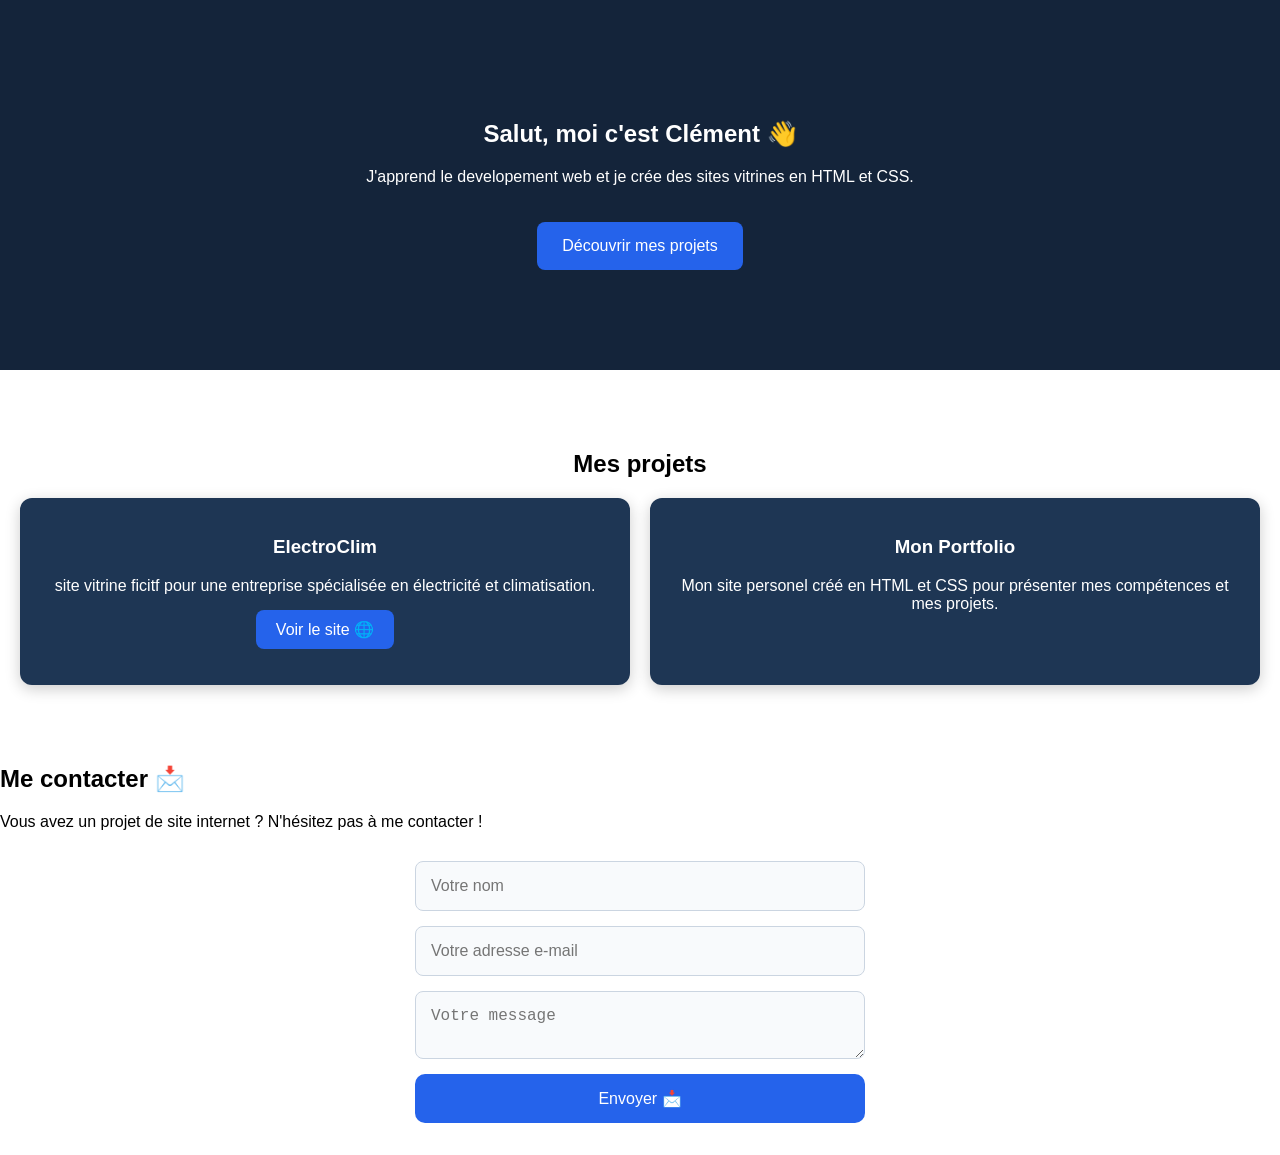
==== index.html @ aa7f331b "Add files via upload" ====
<!DOCTYPE html>
<html lang="en">
<head>
    <meta charset="UTF-8">
    <meta name="viewport" content="width=device-width, initial-scale=1.0">
    <title>Clément / Création de site web</title>
    <link rel="stylesheet" href="style.css">
</head>
<body>
    <section id="accueil">
        <h1>Salut, moi c'est Clément 👋</h1>

        <p>
            J'apprend le developement web et je crée 
            des sites vitrines en HTML et CSS.
        </p>
        <a href="#projets">Découvrir mes projets</a>
    </section> 
    <section id="projets">
        <h2>Mes projets</h2>
        <div class="liste-projets">
        <div class="projet">
           <h3>ElectroClim</h3>
           <p>
            site vitrine ficitf pour une entreprise 
            spécialisée en électricité et climatisation.
            <a href="https://chaziiii.github.io/electroclim/" target="_blank">
                Voir le site 🌐
            </a>
           </p>
        </div>
        <div class="projet">
            <h3>Mon Portfolio</h3>
            <p>Mon site personel créé en HTML et CSS
                pour présenter mes compétences et mes projets.
            </p>
        </div>

        </div>
        </section>

        <section id="contact">
            <h2>Me contacter 📩</h2>
            <p>
                Vous avez un projet de site internet ?
                N'hésitez pas à me contacter !
            </p>
           <form id="form-contact" action="https://api.web3forms.com/submit" method="POST">
            <input type="hidden" name="access_key" value="b517d650-c529-40dd-953a-b2e2f07cc370">
                <input type="text" name="nom" placeholder="Votre nom" required>
                <input type="email" name="email" placeholder="Votre adresse e-mail" required>
                <textarea name="message" placeholder="Votre message" required></textarea>
                <button type="submit">Envoyer 📩</button>

            </form>
        </section>
    
</body>
</html>
---- style.css ----
body {
    margin: 0;
    font-family: Arial, sans-serif;
}
#accueil{
    background-color: #14243a;
    color: white;
    text-align: center;
    padding:100px 20px;
}
#accueil a {
    display: inline-block;
    background-color: #2563eb;
    color: white;
    padding: 15px 25px;
    border-radius:  8px;
    text-decoration: none;
    margin-top: 20px;
    transition: background-color 0.3s ease;
}
#accueil a:hover {
    background-color: #1d4ed8;
}
#projets {
    padding: 60px 20px;
    text-align: center;
}
.liste-projets {
    display: flex;
    gap: 20px;
}
.projet {
    flex : 1;
    background-color: #1e3654;
    color: white;
    padding: 20px;
    border-radius: 12px;
    box-shadow: 0 4px 15px rgba(0, 0, 0, 0.2);
    transition: transform 0.35s ease-in-out;
}
.projet:hover {
    transform: translateY(-4px);
}
@media (max-width: 600px) {
    .liste-projets {
        flex-direction: column;
    }
}
.projet a { 
    display: inline-block;
    background-color: #2563eb;
    color: white;
    padding: 10px 20px;
    border-radius: 8px;
    text-decoration: none;
    margin-top: 15px;
}
#accueil a:hover {
    background-color: #1d4ed8;
}
#form-contact {
    display: flex;
    flex-direction: column;
    gap: 15px;
    max-width: 450px;
    margin: 30px auto;
}
#form-contact input,
 #form-contact textarea {
    background-color: #f8fafc;
    color: #14243a;
    padding: 15px;
    border: 1px solid #cbd5e1;
    border-radius: 8px;
    font-size: 16px;
}
#form-contact button {
    background-color: #2563eb;
    color: white;
    padding: 15px;
    border: none;
    border-radius: 10px;
    cursor: pointer;
    font-size: 16px;
    transition: background-color 0.3s ease;
}
form-contact button:hover {
    background-color: #1d4ed8;
}
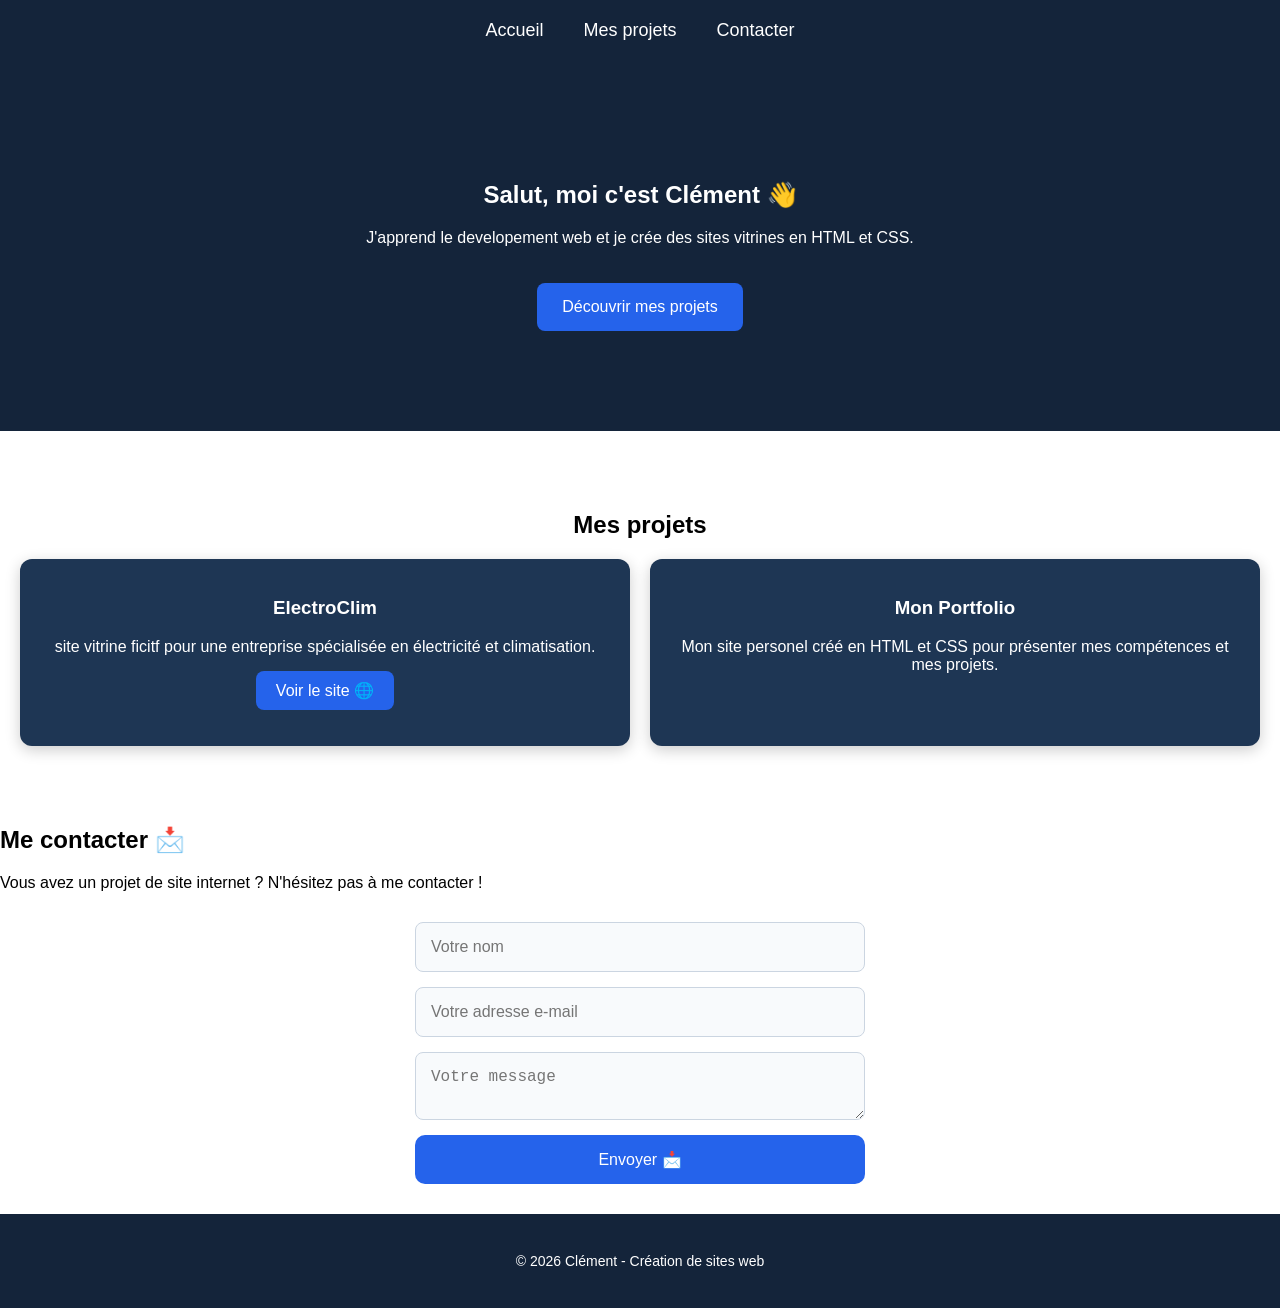
==== commit 3d92a8ce: "Add files via upload" ====
--- a/index.html
+++ b/index.html
@@ -7,6 +7,11 @@
     <link rel="stylesheet" href="style.css">
 </head>
 <body>
+    <nav> 
+        <a href="#accueil">Accueil</a>
+        <a href="#projets">Mes projets</a>
+        <a href="#contact">Contacter</a>
+    </nav>
     <section id="accueil">
         <h1>Salut, moi c'est Clément 👋</h1>
 
@@ -54,6 +59,9 @@
 
             </form>
         </section>
-    
+
+    <footer>
+        <p>© 2026 Clément - Création de sites web</p>
+    </footer>
 </body>
 </html>
--- a/style.css
+++ b/style.css
@@ -86,4 +86,35 @@
 }
 form-contact button:hover {
     background-color: #1d4ed8;
+}
+nav {
+    background-color: #14243a;
+    padding: 20px;
+    display: flex;
+    justify-content: center;
+    gap: 40px;
+    position: sticky;
+    top: 0;
+}
+nav a { 
+    color: white;
+    text-decoration: none;
+    font-size: 18px;
+    transition: color 0.3s ease;
+}
+nav a:hover {
+    color: #60a5fa;
+}
+html { 
+    scroll-behavior: smooth;
+}
+section {
+    scroll-margin-top: 80px;
+}
+footer {
+    background-color: #14243a;
+    color: white;
+    text-align: center;
+    padding: 25px;
+    font-size: 14px;
 }
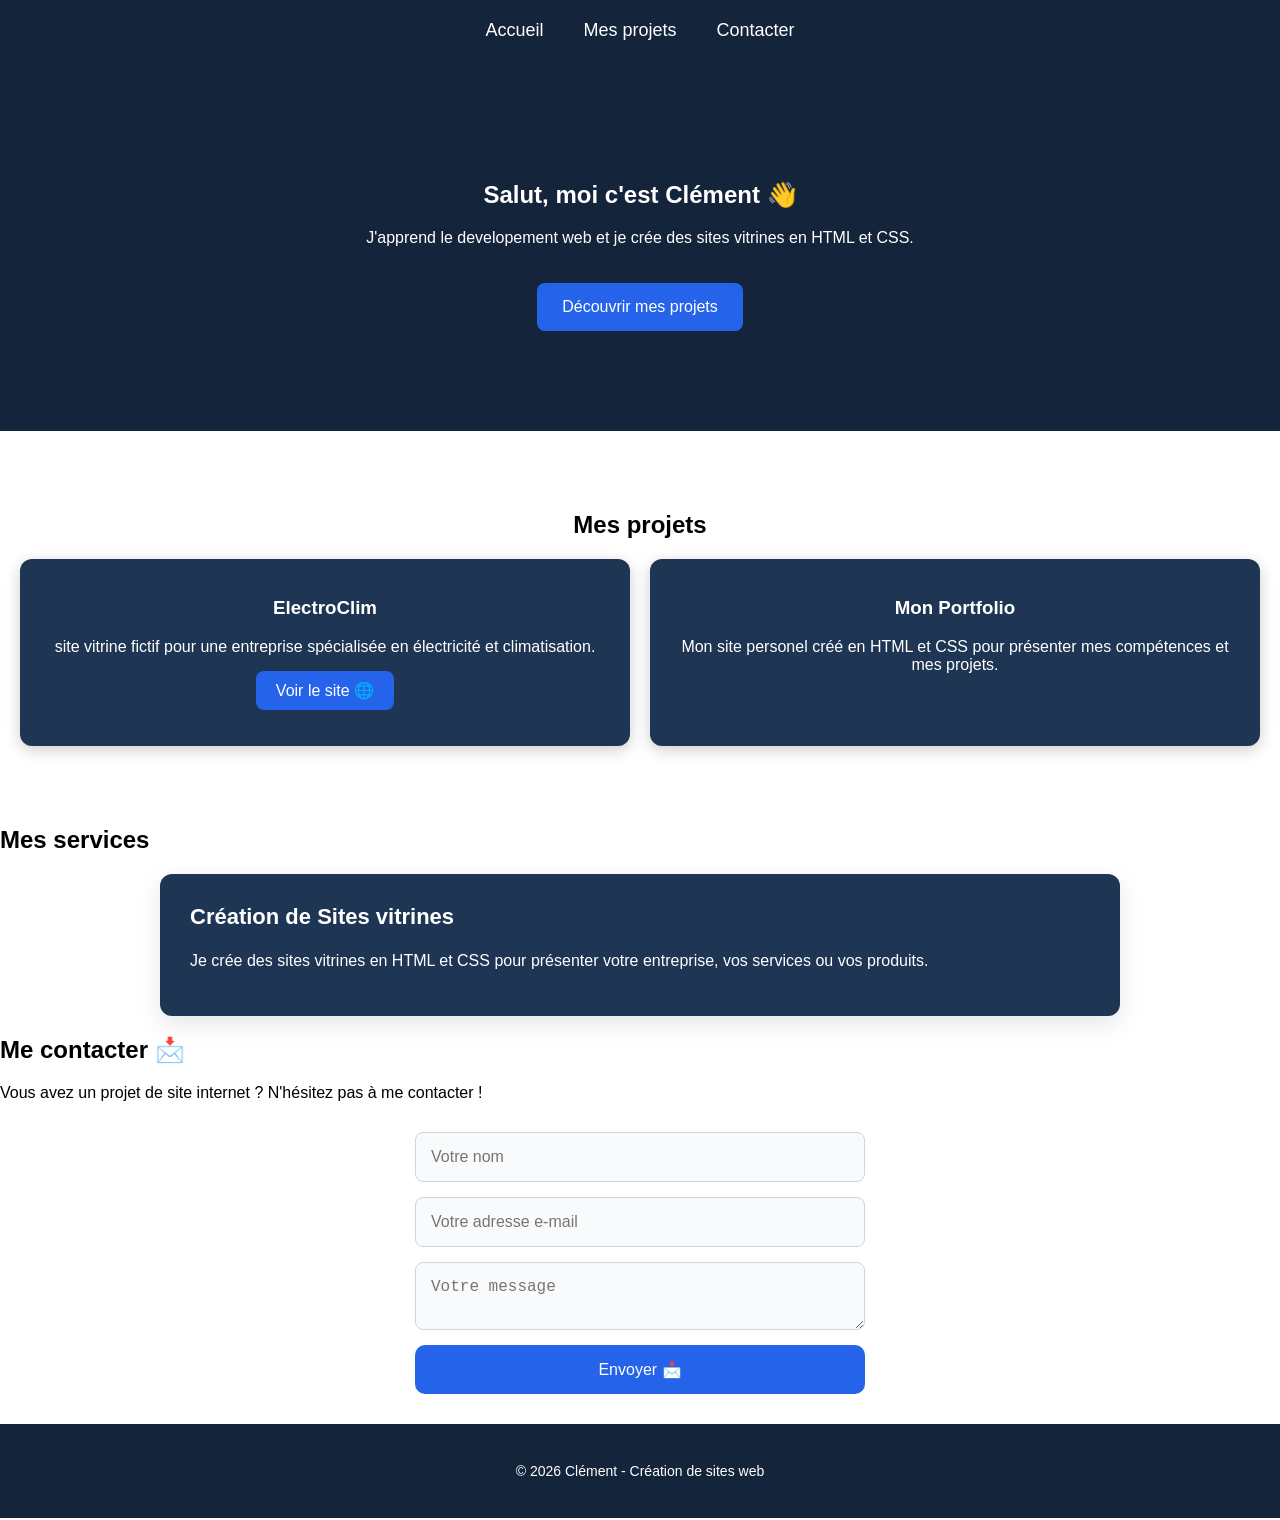
==== commit e610424f: "Add files via upload" ====
--- a/index.html
+++ b/index.html
@@ -1,9 +1,10 @@
 <!DOCTYPE html>
-<html lang="en">
+<html lang="fr">
 <head>
     <meta charset="UTF-8">
     <meta name="viewport" content="width=device-width, initial-scale=1.0">
-    <title>Clément / Création de site web</title>
+    <title>Clément / Création de site web à Barlin</title>
+    <meta name="descpriton" content="Découvrez les créations web de Clément a Barlin : sites vitrines en HTML et CSS adaptés au ordinateurs et au téléphones."> 
     <link rel="stylesheet" href="style.css">
 </head>
 <body>
@@ -27,7 +28,7 @@
         <div class="projet">
            <h3>ElectroClim</h3>
            <p>
-            site vitrine ficitf pour une entreprise 
+            site vitrine fictif pour une entreprise 
             spécialisée en électricité et climatisation.
             <a href="https://chaziiii.github.io/electroclim/" target="_blank">
                 Voir le site 🌐
@@ -42,6 +43,17 @@
         </div>
 
         </div>
+        </section>
+        <section id="services">
+            <h2>Mes services</h2> 
+            <div class="service">
+            <h3>Création de Sites vitrines</h3>
+            <p>
+                Je crée des sites vitrines en HTML et CSS
+                 pour présenter votre entreprise, vos services ou vos produits.
+            </p>
+            </div>
+            
         </section>
 
         <section id="contact">
--- a/style.css
+++ b/style.css
@@ -117,4 +117,27 @@
     text-align: center;
     padding: 25px;
     font-size: 14px;
+}
+#service {
+    padding: 60px 20px;
+    text-align: center;
+}
+.service {
+    background-color: #1e3654;
+    color: #ffffff;
+    padding: 30px;
+    border-radius: 12px;
+    max-width: 900px;
+    margin: 20px auto;
+    box-shadow: 0 8px 25px rgba(0, 0, 0, 0.1);
+    text-align: left;
+}
+.service h3 {
+    color: #ffffff;
+    font-size: 22px;
+    margin-top: 0;
+}
+.service:hover {
+    transform: translateY(-4px);
+    transition: transform 0.35s ease-in-out;
 }
